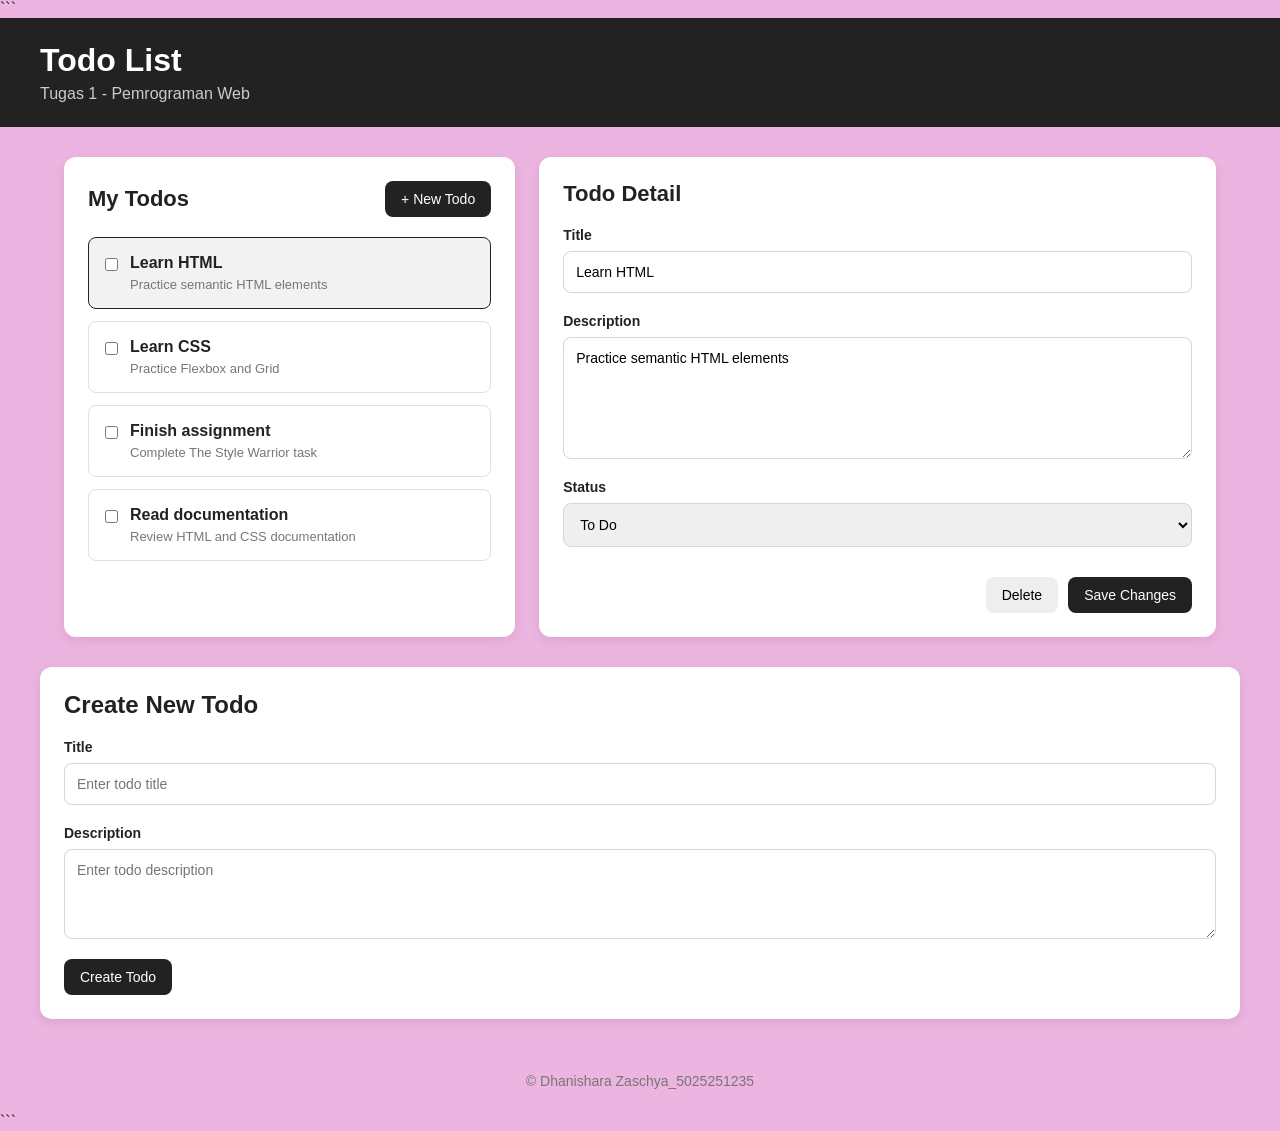
==== index.html @ dd2cd94f "Add files via upload" ====
<!DOCTYPE html>

<html lang="en">
<head>
    <meta charset="UTF-8">
    <meta name="viewport" content="width=device-width, initial-scale=1.0">
    <title>Todo List</title>
    <link rel="stylesheet" href="style.css">
</head>
<body>

```
<header>
    <h1>Todo List</h1>
    <p>Tugas 1 - Pemrograman Web</p>
</header>

<main>

    <section class="todo-panel">
        <div class="panel-header">
            <h2>My Todos</h2>
            <button type="button">+ New Todo</button>
        </div>

        <ul class="todo-list">
            <li class="todo-item active">
                <input type="checkbox" id="todo1">
                <label for="todo1">
                    <strong>Learn HTML</strong>
                    <span>Practice semantic HTML elements</span>
                </label>
            </li>

            <li class="todo-item">
                <input type="checkbox" id="todo2">
                <label for="todo2">
                    <strong>Learn CSS</strong>
                    <span>Practice Flexbox and Grid</span>
                </label>
            </li>

            <li class="todo-item">
                <input type="checkbox" id="todo3">
                <label for="todo3">
                    <strong>Finish assignment</strong>
                    <span>Complete The Style Warrior task</span>
                </label>
            </li>

            <li class="todo-item">
                <input type="checkbox" id="todo4">
                <label for="todo4">
                    <strong>Read documentation</strong>
                    <span>Review HTML and CSS documentation</span>
                </label>
            </li>
        </ul>
    </section>

    <aside class="detail-panel">

        <div class="panel-header">
            <h2>Todo Detail</h2>
        </div>

        <form class="todo-editor">
            <div class="form-group">
                <label for="title">Title</label>
                <input
                    type="text"
                    id="title"
                    name="title"
                    value="Learn HTML"
                >
            </div>

            <div class="form-group">
                <label for="description">Description</label>
                <textarea
                    id="description"
                    name="description"
                    rows="6"
                >Practice semantic HTML elements</textarea>
            </div>

            <div class="form-group">
                <label for="status">Status</label>
                <select id="status" name="status">
                    <option value="todo">To Do</option>
                    <option value="progress">In Progress</option>
                    <option value="done">Done</option>
                </select>
            </div>

            <div class="form-actions">
                <button type="button">Delete</button>
                <button type="submit">Save Changes</button>
            </div>
        </form>

    </aside>

</main>

<section class="new-todo">
    <h2>Create New Todo</h2>

    <form>
        <div class="form-group">
            <label for="new-title">Title</label>
            <input
                type="text"
                id="new-title"
                name="new-title"
                placeholder="Enter todo title"
            >
        </div>

        <div class="form-group">
            <label for="new-description">Description</label>
            <textarea
                id="new-description"
                name="new-description"
                rows="4"
                placeholder="Enter todo description"
            ></textarea>
        </div>

        <button type="submit">Create Todo</button>
    </form>
</section>

<footer>
    <p>&copy; Dhanishara Zaschya_5025251235</p>
</footer>
```

</body>
</html>
---- style.css ----
/* =========================
GENERAL
========================= */

* {
  box-sizing: border-box;
  margin: 0;
  padding: 0;
  }

body {
font-family: Arial, sans-serif;
background-color: #ecb4e0;
color: #222222;
min-height: 100vh;
}

/* =========================
HEADER
========================= */

header {
background-color: #222222;
color: white;
padding: 24px 40px;
}

header h1 {
margin-bottom: 6px;
}

header p {
color: #cccccc;
}

/* =========================
MAIN - TWO PANELS
========================= */

main {
display: grid;
grid-template-columns: 1fr 1.5fr;
gap: 24px;
max-width: 1200px;
margin: 30px auto;
padding: 0 24px;
}

/* =========================
PANELS
========================= */

.todo-panel,
.detail-panel {
background-color: white;
border-radius: 12px;
padding: 24px;
box-shadow: 0 4px 12px rgba(0, 0, 0, 0.08);
}

.panel-header {
display: flex;
justify-content: space-between;
align-items: center;
margin-bottom: 20px;
}

.panel-header h2 {
font-size: 22px;
}

/* =========================
BUTTON
========================= */

button {
border: none;
border-radius: 8px;
padding: 10px 16px;
cursor: pointer;
font-size: 14px;
}

.panel-header button {
background-color: #222;
color: white;
}

.panel-header button:hover {
background-color: #444;
}

/* =========================
TODO LIST
========================= */

.todo-list {
list-style: none;
}

.todo-item {
display: flex;
align-items: flex-start;
gap: 12px;
padding: 16px;
border: 1px solid #e0e0e0;
border-radius: 8px;
margin-bottom: 12px;
cursor: pointer;
}

.todo-item:hover {
background-color: #f8f8f8;
}

.todo-item.active {
border-color: #222;
background-color: #f2f2f2;
}

.todo-item input {
margin-top: 4px;
}

.todo-item label {
display: flex;
flex-direction: column;
gap: 5px;
cursor: pointer;
}

.todo-item strong {
font-size: 16px;
}

.todo-item span {
font-size: 13px;
color: #777;
}

/* =========================
FORM
========================= */

.todo-editor {
display: flex;
flex-direction: column;
gap: 20px;
}

.form-group {
display: flex;
flex-direction: column;
gap: 8px;
}

.form-group label {
font-weight: bold;
font-size: 14px;
}

.form-group input,
.form-group textarea,
.form-group select {
width: 100%;
padding: 12px;
border: 1px solid #d5d5d5;
border-radius: 8px;
font-family: inherit;
font-size: 14px;
}

.form-group textarea {
resize: vertical;
}

.form-group input:focus,
.form-group textarea:focus,
.form-group select:focus {
outline: none;
border-color: #222;
}

/* =========================
FORM ACTIONS
========================= */

.form-actions {
display: flex;
justify-content: flex-end;
gap: 10px;
margin-top: 10px;
}

.form-actions button:first-child {
background-color: #eeeeee;
}

.form-actions button:last-child {
background-color: #222;
color: white;
}

.form-actions button:hover {
opacity: 0.8;
}

/* =========================
NEW TODO FORM
========================= */

.new-todo {
max-width: 1200px;
margin: 0 auto 30px;
padding: 24px;
background-color: white;
border-radius: 12px;
box-shadow: 0 4px 12px rgba(0, 0, 0, 0.08);
}

.new-todo h2 {
margin-bottom: 20px;
}

.new-todo form {
display: flex;
flex-direction: column;
gap: 20px;
}

.new-todo button {
align-self: flex-start;
background-color: #222;
color: white;
}

/* =========================
FOOTER
========================= */

footer {
text-align: center;
padding: 24px;
color: #777;
font-size: 14px;
}

/* =========================
RESPONSIVE
========================= */

@media (max-width: 768px) {

header {
    padding: 20px;
}

main {
    grid-template-columns: 1fr;
    margin-top: 20px;
    padding: 0 16px;
}

.todo-panel,
.detail-panel,
.new-todo {
    padding: 20px;
}

.panel-header {
    align-items: flex-start;
    gap: 12px;
}

.form-actions {
    flex-direction: column;
}

.form-actions button {
    width: 100%;
}

.new-todo {
    margin-left: 16px;
    margin-right: 16px;
}

}
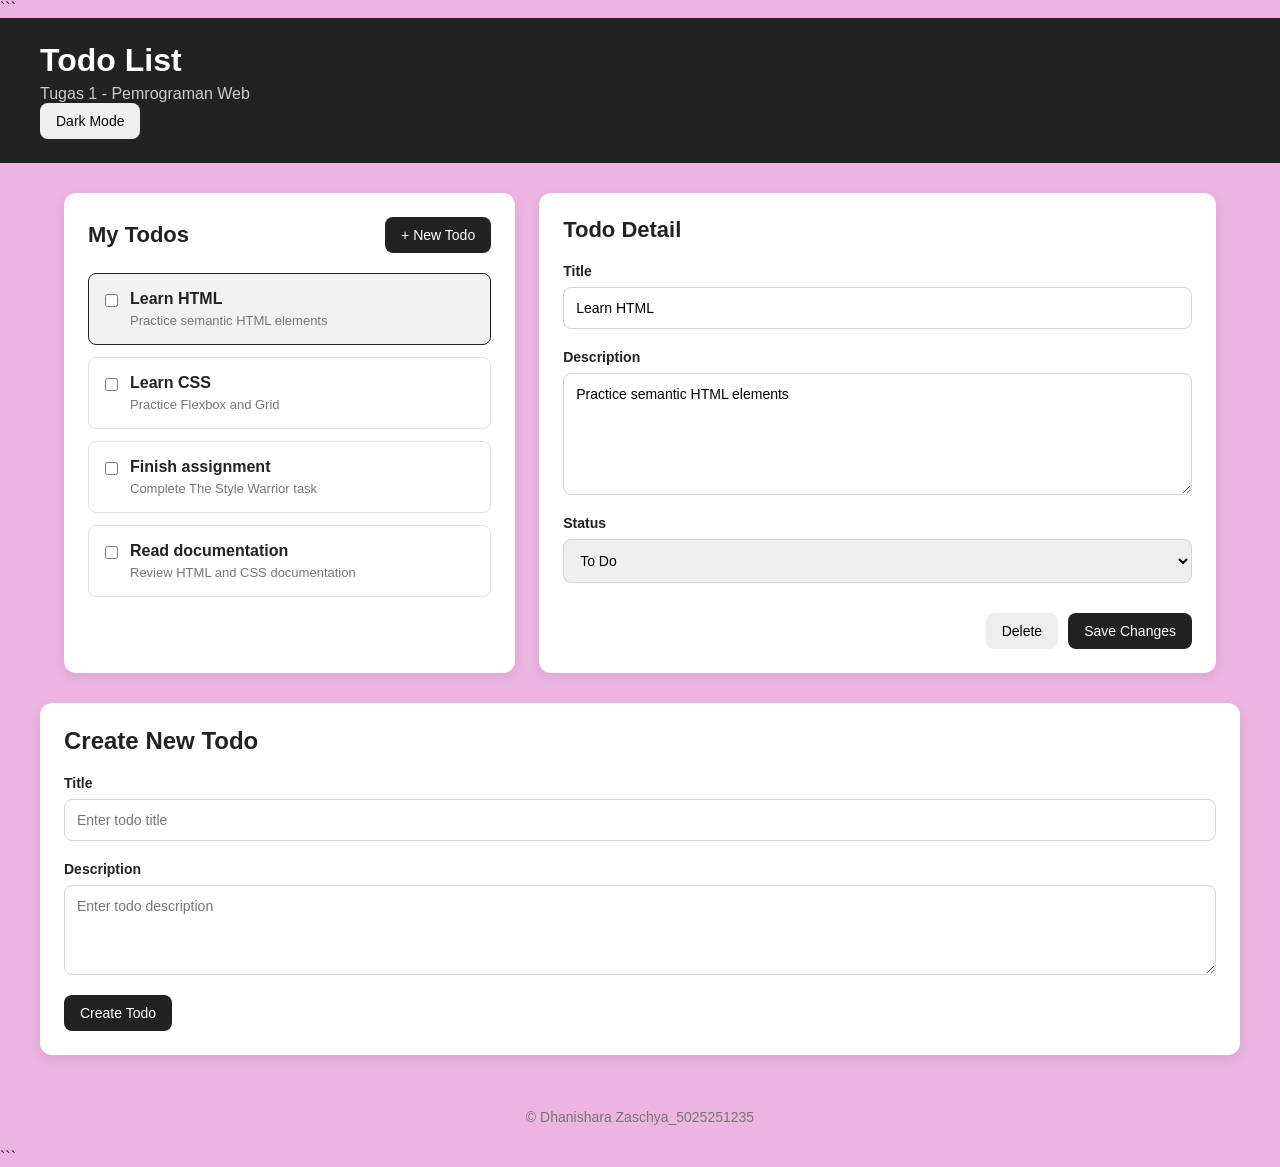
==== commit e257de1e: "Refactor index.html for dark mode and structure Added a dark mode toggle button and updated the stru" ====
--- a/index.html
+++ b/index.html
@@ -11,8 +11,12 @@
 
 ```
 <header>
-    <h1>Todo List</h1>
-    <p>Tugas 1 - Pemrograman Web</p>
+    <div>
+        <h1>Todo List</h1>
+        <p>Tugas 1 - Pemrograman Web</p>
+    </div>
+
+    <button type="button" id="theme-toggle">Dark Mode</button>
 </header>
 
 <main>
@@ -20,10 +24,10 @@
     <section class="todo-panel">
         <div class="panel-header">
             <h2>My Todos</h2>
-            <button type="button">+ New Todo</button>
+            <button type="button" id="new-todo-button">+ New Todo</button>
         </div>
 
-        <ul class="todo-list">
+        <ul class="todo-list" id="todo-list">
             <li class="todo-item active">
                 <input type="checkbox" id="todo1">
                 <label for="todo1">
@@ -64,7 +68,7 @@
             <h2>Todo Detail</h2>
         </div>
 
-        <form class="todo-editor">
+        <form class="todo-editor" id="todo-editor">
             <div class="form-group">
                 <label for="title">Title</label>
                 <input
@@ -94,7 +98,7 @@
             </div>
 
             <div class="form-actions">
-                <button type="button">Delete</button>
+                <button type="button" id="delete-button">Delete</button>
                 <button type="submit">Save Changes</button>
             </div>
         </form>
@@ -106,7 +110,7 @@
 <section class="new-todo">
     <h2>Create New Todo</h2>
 
-    <form>
+    <form id="new-todo-form">
         <div class="form-group">
             <label for="new-title">Title</label>
             <input
@@ -135,6 +139,6 @@
     <p>&copy; Dhanishara Zaschya_5025251235</p>
 </footer>
 ```
-
+<script src="script.js"></script>
 </body>
 </html>
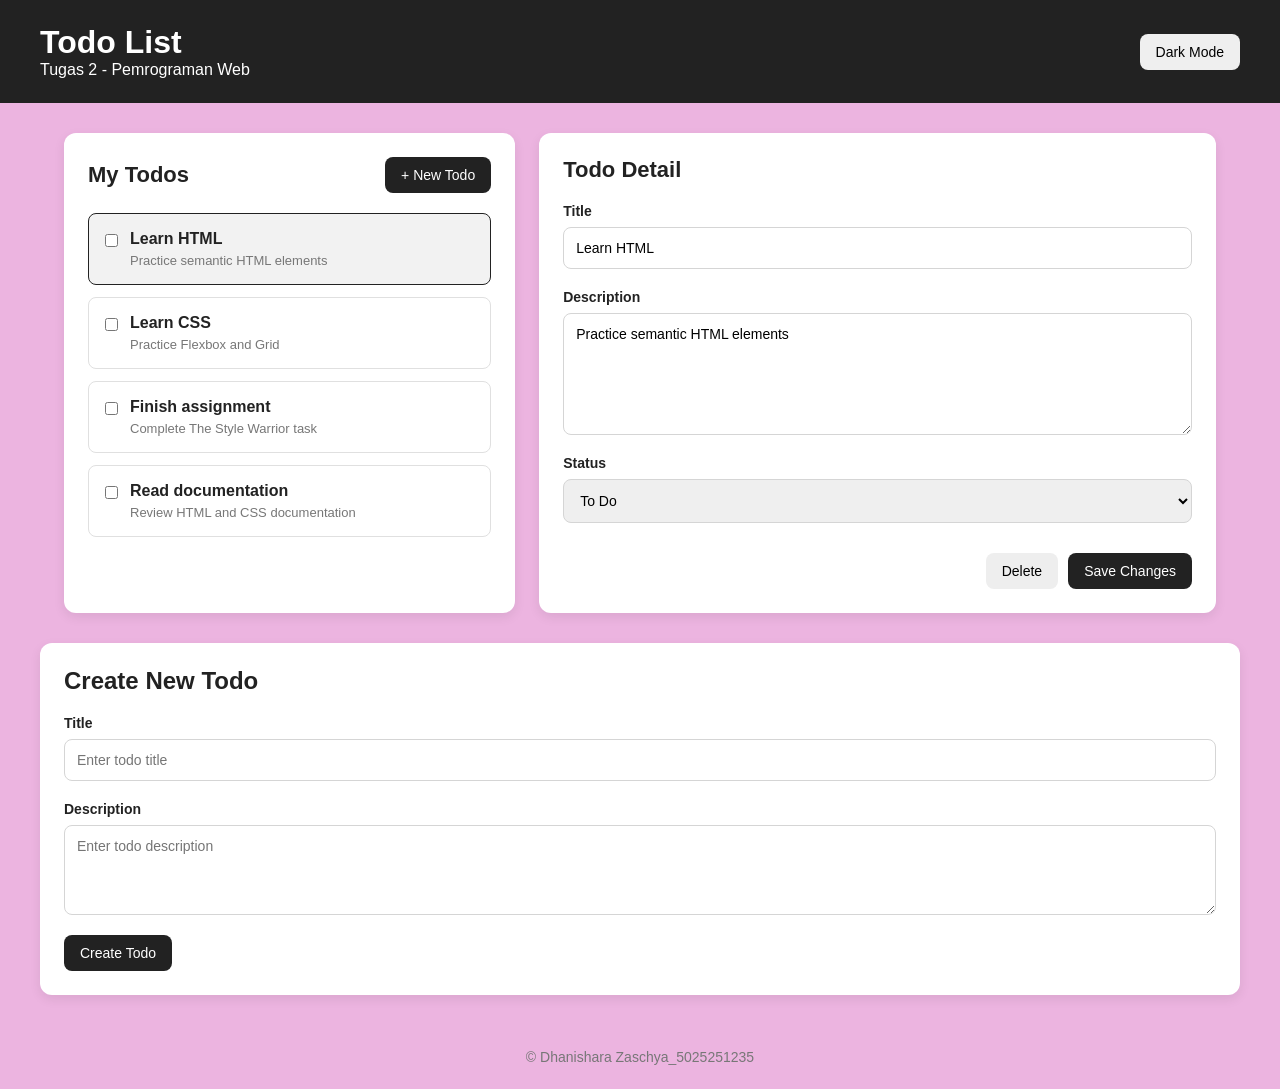
==== commit e823ebee: "Update header title and task description Updated the title in the header and modified the task descr" ====
--- a/index.html
+++ b/index.html
@@ -9,11 +9,10 @@
 </head>
 <body>
 
-```
 <header>
     <div>
         <h1>Todo List</h1>
-        <p>Tugas 1 - Pemrograman Web</p>
+        <p>Tugas 2 - Pemrograman Web</p>
     </div>
 
     <button type="button" id="theme-toggle">Dark Mode</button>
@@ -138,7 +137,7 @@
 <footer>
     <p>&copy; Dhanishara Zaschya_5025251235</p>
 </footer>
-```
+
 <script src="script.js"></script>
 </body>
 </html>
--- a/style.css
+++ b/style.css
@@ -20,17 +20,12 @@
 ========================= */
 
 header {
-background-color: #222222;
-color: white;
-padding: 24px 40px;
-}
-
-header h1 {
-margin-bottom: 6px;
-}
-
-header p {
-color: #cccccc;
+    background-color: #222222;
+    color: white;
+    padding: 24px 40px;
+    display: flex;
+    justify-content: space-between;
+    align-items: center;
 }
 
 /* =========================
@@ -286,3 +281,63 @@
 }
 
 }
+
+/* =========================
+DARK MODE
+========================= */
+
+body.dark-mode {
+    background-color: #222222;
+    color: #eeeeee;
+}
+
+body.dark-mode header {
+    background-color: #555555;
+    color: white;
+}
+
+body.dark-mode .todo-panel,
+body.dark-mode .detail-panel,
+body.dark-mode .new-todo {
+    background-color: #333333;
+    color: #eeeeee;
+}
+
+body.dark-mode .todo-item {
+    border-color: #555555;
+}
+
+body.dark-mode .todo-item:hover {
+    background-color: #444444;
+}
+
+body.dark-mode .todo-item.active {
+    border-color: #eeeeee;
+    background-color: #444444;
+}
+
+body.dark-mode .todo-item span {
+    color: #bbbbbb;
+}
+
+body.dark-mode .form-group input,
+body.dark-mode .form-group textarea,
+body.dark-mode .form-group select {
+    background-color: #444444;
+    color: #eeeeee;
+    border-color: #666666;
+}
+
+body.dark-mode .form-actions button:first-child {
+    background-color: #555555;
+    color: white;
+}
+
+body.dark-mode footer {
+    color: #bbbbbb;
+}
+
+body.dark-mode #theme-toggle {
+    background-color: white;
+    color: #222222;
+}
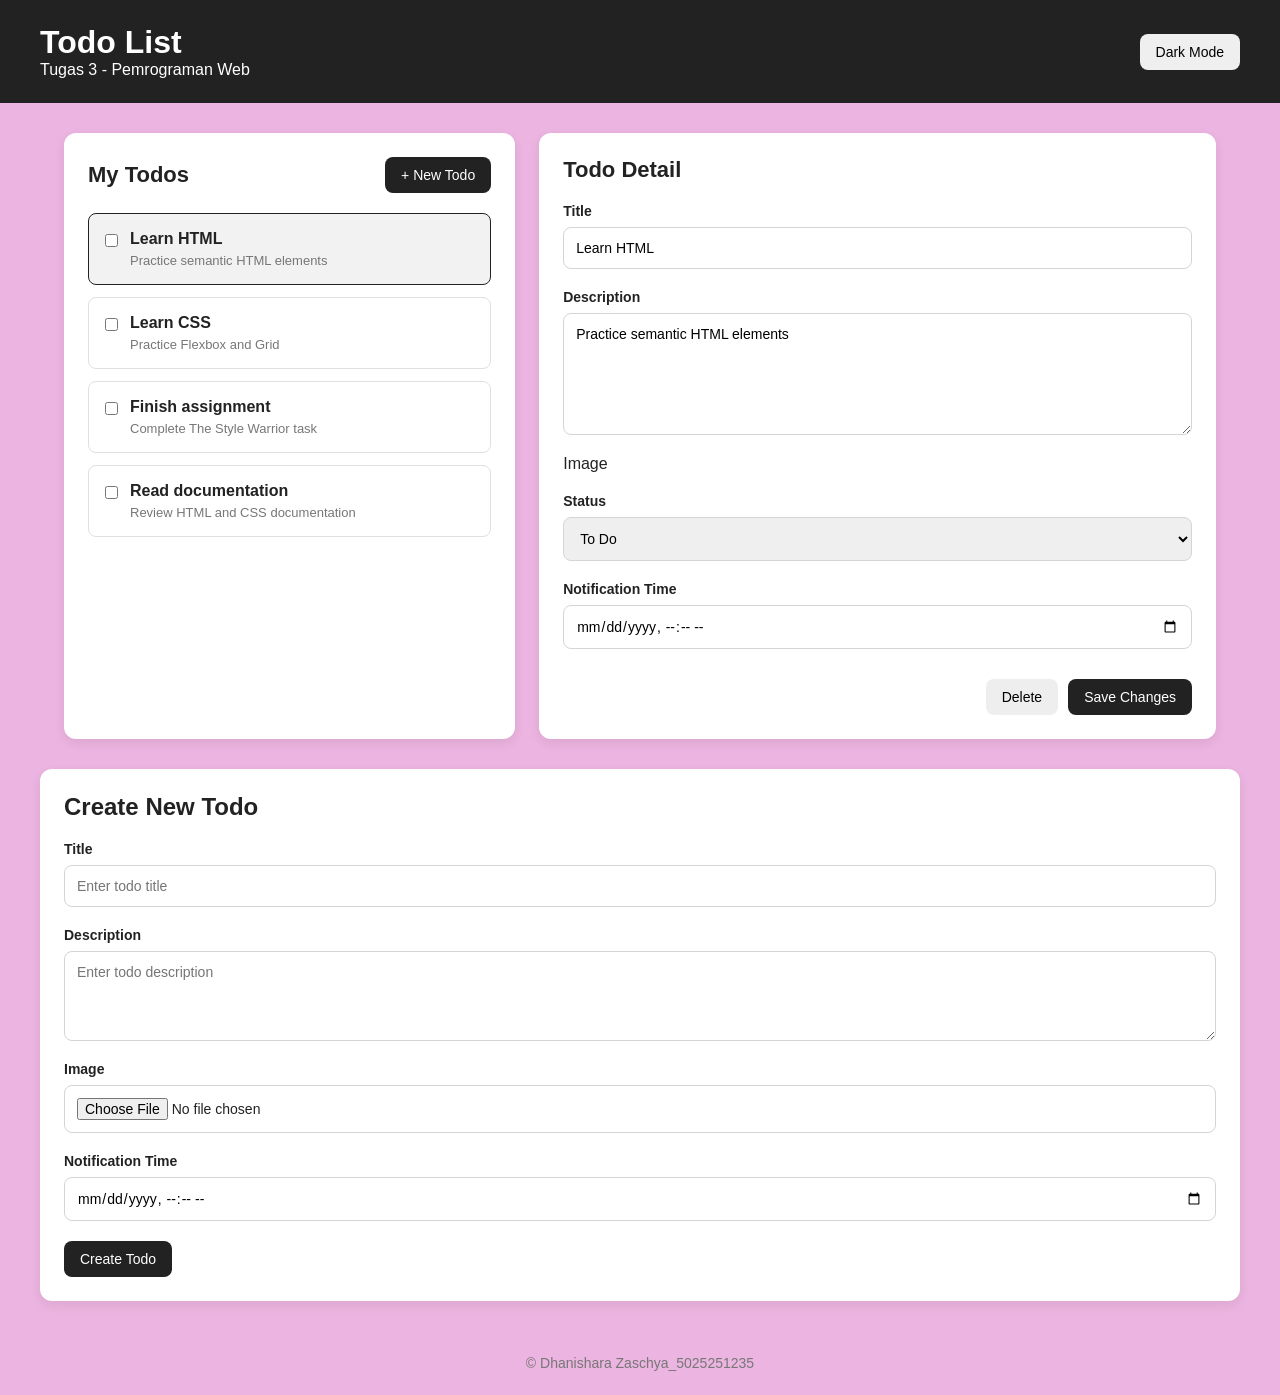
==== commit c84c4e4c: "Refactor index.html with accessibility and new features Updated the HTML structure and added accessi" ====
--- a/index.html
+++ b/index.html
@@ -1,5 +1,4 @@
 <!DOCTYPE html>
-
 <html lang="en">
 <head>
     <meta charset="UTF-8">
@@ -12,23 +11,44 @@
 <header>
     <div>
         <h1>Todo List</h1>
-        <p>Tugas 2 - Pemrograman Web</p>
+        <p>Tugas 3 - Pemrograman Web</p>
     </div>
 
-    <button type="button" id="theme-toggle">Dark Mode</button>
+    <button
+        type="button"
+        id="theme-toggle"
+        aria-label="Toggle dark mode"
+    >
+        Dark Mode
+    </button>
 </header>
 
 <main>
 
-    <section class="todo-panel">
+    <section class="todo-panel" aria-labelledby="todo-list-title">
         <div class="panel-header">
-            <h2>My Todos</h2>
-            <button type="button" id="new-todo-button">+ New Todo</button>
-        </div>
-
-        <ul class="todo-list" id="todo-list">
+            <h2 id="todo-list-title">My Todos</h2>
+
+            <button
+                type="button"
+                id="new-todo-button"
+                aria-label="Create a new todo"
+            >
+                + New Todo
+            </button>
+        </div>
+
+        <ul
+            class="todo-list"
+            id="todo-list"
+            aria-label="Todo list"
+        >
             <li class="todo-item active">
-                <input type="checkbox" id="todo1">
+                <input
+                    type="checkbox"
+                    id="todo1"
+                    aria-label="Complete Learn HTML"
+                >
                 <label for="todo1">
                     <strong>Learn HTML</strong>
                     <span>Practice semantic HTML elements</span>
@@ -36,7 +56,11 @@
             </li>
 
             <li class="todo-item">
-                <input type="checkbox" id="todo2">
+                <input
+                    type="checkbox"
+                    id="todo2"
+                    aria-label="Complete Learn CSS"
+                >
                 <label for="todo2">
                     <strong>Learn CSS</strong>
                     <span>Practice Flexbox and Grid</span>
@@ -44,7 +68,11 @@
             </li>
 
             <li class="todo-item">
-                <input type="checkbox" id="todo3">
+                <input
+                    type="checkbox"
+                    id="todo3"
+                    aria-label="Complete Finish assignment"
+                >
                 <label for="todo3">
                     <strong>Finish assignment</strong>
                     <span>Complete The Style Warrior task</span>
@@ -52,7 +80,11 @@
             </li>
 
             <li class="todo-item">
-                <input type="checkbox" id="todo4">
+                <input
+                    type="checkbox"
+                    id="todo4"
+                    aria-label="Complete Read documentation"
+                >
                 <label for="todo4">
                     <strong>Read documentation</strong>
                     <span>Review HTML and CSS documentation</span>
@@ -61,13 +93,17 @@
         </ul>
     </section>
 
-    <aside class="detail-panel">
+    <aside
+        class="detail-panel"
+        aria-labelledby="todo-detail-title"
+    >
 
         <div class="panel-header">
-            <h2>Todo Detail</h2>
+            <h2 id="todo-detail-title">Todo Detail</h2>
         </div>
 
         <form class="todo-editor" id="todo-editor">
+
             <div class="form-group">
                 <label for="title">Title</label>
                 <input
@@ -75,6 +111,7 @@
                     id="title"
                     name="title"
                     value="Learn HTML"
+                    required
                 >
             </div>
 
@@ -88,6 +125,17 @@
             </div>
 
             <div class="form-group">
+                <span class="form-label">Image</span>
+                <img
+                    id="todo-img"
+                    src=""
+                    alt="Todo image preview"
+                    width="150"
+                    hidden
+                >
+            </div>
+
+            <div class="form-group">
                 <label for="status">Status</label>
                 <select id="status" name="status">
                     <option value="todo">To Do</option>
@@ -96,20 +144,44 @@
                 </select>
             </div>
 
+            <div class="form-group">
+                <label for="notification-time">
+                    Notification Time
+                </label>
+                <input
+                    type="datetime-local"
+                    id="notification-time"
+                    name="notification-time"
+                >
+            </div>
+
             <div class="form-actions">
-                <button type="button" id="delete-button">Delete</button>
-                <button type="submit">Save Changes</button>
-            </div>
+                <button
+                    type="button"
+                    id="delete-button"
+                >
+                    Delete
+                </button>
+
+                <button type="submit">
+                    Save Changes
+                </button>
+            </div>
+
         </form>
 
     </aside>
 
 </main>
 
-<section class="new-todo">
-    <h2>Create New Todo</h2>
+<section
+    class="new-todo"
+    aria-labelledby="create-todo-title"
+>
+    <h2 id="create-todo-title">Create New Todo</h2>
 
     <form id="new-todo-form">
+
         <div class="form-group">
             <label for="new-title">Title</label>
             <input
@@ -117,6 +189,7 @@
                 id="new-title"
                 name="new-title"
                 placeholder="Enter todo title"
+                required
             >
         </div>
 
@@ -130,7 +203,33 @@
             ></textarea>
         </div>
 
-        <button type="submit">Create Todo</button>
+        <div class="form-group">
+            <label for="new-image">Image</label>
+            <input
+                type="file"
+                id="new-image"
+                name="new-image"
+                accept="image/*"
+                capture="environment"
+            >
+        </div>
+
+        <div class="form-group">
+            <label for="new-notification-time">
+                Notification Time
+            </label>
+
+            <input
+                type="datetime-local"
+                id="new-notification-time"
+                name="new-notification-time"
+            >
+        </div>
+
+        <button type="submit">
+            Create Todo
+        </button>
+
     </form>
 </section>
 
